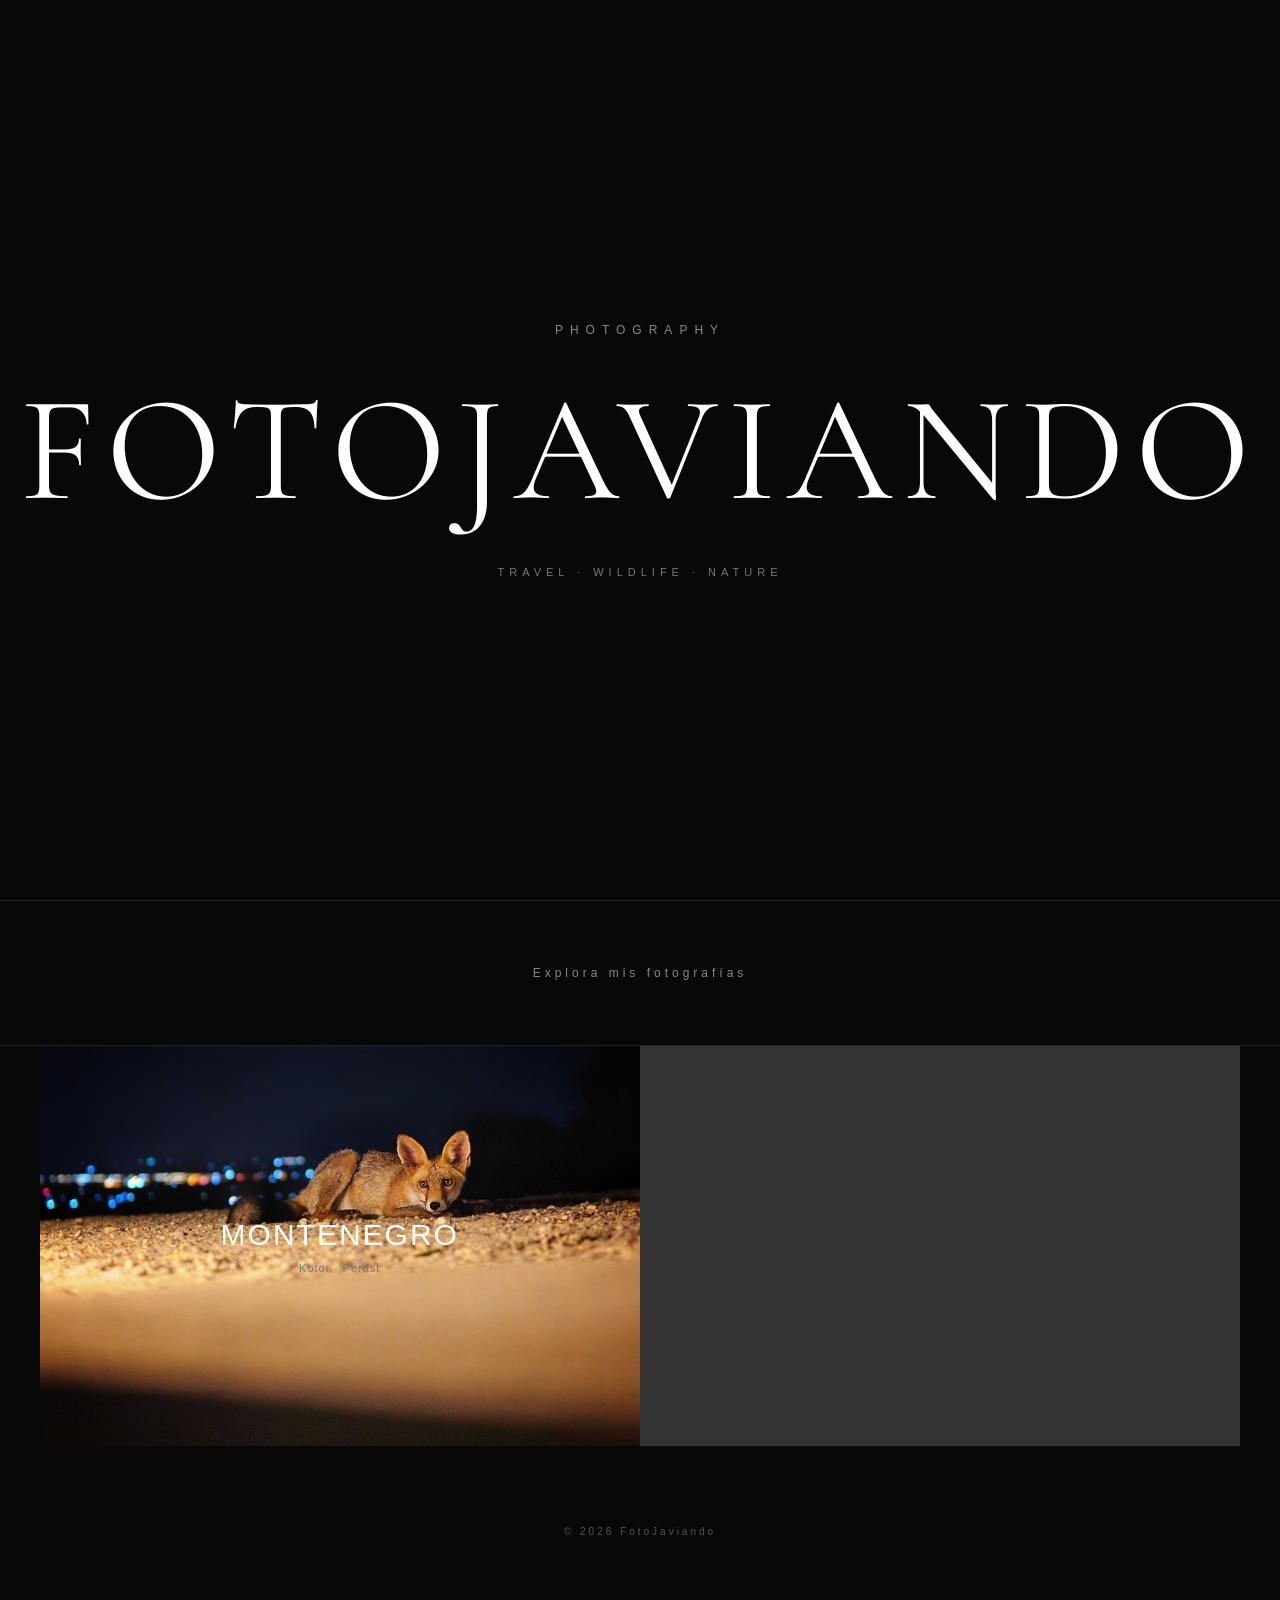
==== index.html @ ab5c9e24 "Update Montenegro link to point to correct page" ====
<!DOCTYPE html>
<html lang="es">

<head>
    <meta charset="UTF-8">
    <meta name="viewport" content="width=device-width, initial-scale=1.0">

    <title>FotoJaviando | Photography</title>

    <link rel="stylesheet" href="style.css">
    <link rel="preconnect" href="https://fonts.googleapis.com">
<link rel="preconnect" href="https://fonts.gstatic.com" crossorigin>
<link href="https://fonts.googleapis.com/css2?family=Cormorant+Garamond:wght@400;500&display=swap" rel="stylesheet">
</head>

<body>

    <header class="hero">
        <div class="hero-text">
            <p class="small">PHOTOGRAPHY</p>
            <h1>FOTOJAVIANDO</h1>
            <p class="subtitle">TRAVEL · WILDLIFE · NATURE</p>
        </div>
    </header>


    <main>

        <section class="intro">
            <p>Explora mis fotografías</p>
        </section>


        <section class="countries">

    <a href="montenegro/montenegro.html" class="country country-montenegro">
    <div>
        <h2>MONTENEGRO</h2>
        <p>Kotor · Perast</p>
    </div>
    </a>

        </section>

    </main>


    <footer>
        <p>© 2026 FotoJaviando</p>
    </footer>

</body>

</html>
---- style.css ----
* {
    box-sizing: border-box;
}

html {
    scroll-behavior: smooth;
}

body {
    margin: 0;
    padding: 0;
    background: #080808;
    color: #ffffff;
    font-family: Arial, Helvetica, sans-serif;
}


/* PORTADA */

.hero {
    width: 100%;
    height: 100vh;
    min-height: 500px;

    display: flex;
    align-items: center;
    justify-content: center;

    text-align: center;

    background: #080808;
}

.hero-text {
    padding: 20px;
}


/* PHOTOGRAPHY */

.small {
    margin: 0 0 22px;

    color: #888888;

    font-family: Arial, Helvetica, sans-serif;
    font-size: 12px;
    letter-spacing: 7px;
}


/* FOTOJAVIANDO */

h1 {
    margin: 0;

    color: #ffffff;

    font-family: "Cormorant Garamond", Georgia, serif;

    font-size: clamp(70px, 15vw, 150px);

    font-weight: 400;

    letter-spacing: 10px;

    text-transform: uppercase;
}


/* TRAVEL · WILDLIFE · NATURE */

.subtitle {
    margin: 25px 0 0;

    color: #777777;

    font-family: Arial, Helvetica, sans-serif;

    font-size: 11px;

    letter-spacing: 5px;
}


/* SEPARADOR */

.intro {
    padding: 65px 20px;

    text-align: center;

    border-top: 1px solid #222222;
    border-bottom: 1px solid #222222;
}

.intro p {
    margin: 0;

    color: #888888;

    font-size: 12px;

    letter-spacing: 4px;
}


/* PAISES */

.countries {
    width: 100%;
    max-width: 1200px;

    margin: 0 auto;

    display: grid;

    grid-template-columns: 1fr 1fr;

    gap: 1px;

    background: #333333;
}


/* TARJETAS */

.country {
    height: 400px;
    display: flex;
    align-items: center;
    justify-content: center;
    text-align: center;
    padding: 35px;
    background: #111111;
    color: #ffffff;
    text-decoration: none;
    transition: background 0.3s ease;
}
}

.country:hover {
    background: #191919;
}


/* NOMBRES DE LOS PAISES */

.country h2 {
    margin: 0 0 10px;

    color: #ffffff;

    font-family: Arial, Helvetica, sans-serif;

    font-size: 30px;

    font-weight: 400;

    letter-spacing: 2px;

    text-transform: uppercase;
}


/* CIUDADES */

.country p {
    margin: 0;

    color: #777777;

    font-family: Arial, Helvetica, sans-serif;

    font-size: 11px;

    letter-spacing: 1px;
}


/* ENLACES */

a,
a:visited,
a:hover,
a:active {
    color: #ffffff;

    text-decoration: none;
}


/* FOOTER */

footer {
    padding: 70px 20px;

    text-align: center;

    color: #555555;

    font-size: 10px;

    letter-spacing: 3px;
}


/* MOVIL */

@media (max-width: 700px) {

    .hero {
        height: 100vh;
        min-height: 450px;
    }

    h1 {
        font-size: 55px;
        letter-spacing: 5px;
    }

    .small {
        font-size: 10px;
        letter-spacing: 5px;
    }

    .subtitle {
        font-size: 9px;
        letter-spacing: 3px;
    }

    .countries {
        grid-template-columns: 1fr;
    }

    .country {
        height: 280px;
    }

    .country h2 {
        font-size: 22px;
        letter-spacing: 5px;
    }
}
    .country-montenegro {
    background-image: url("z.jpeg");
    background-size: cover;
    background-position: center;
    }
.country-montenegro {
    background: url("./z.jpeg") center center / cover no-repeat !important;
}
}
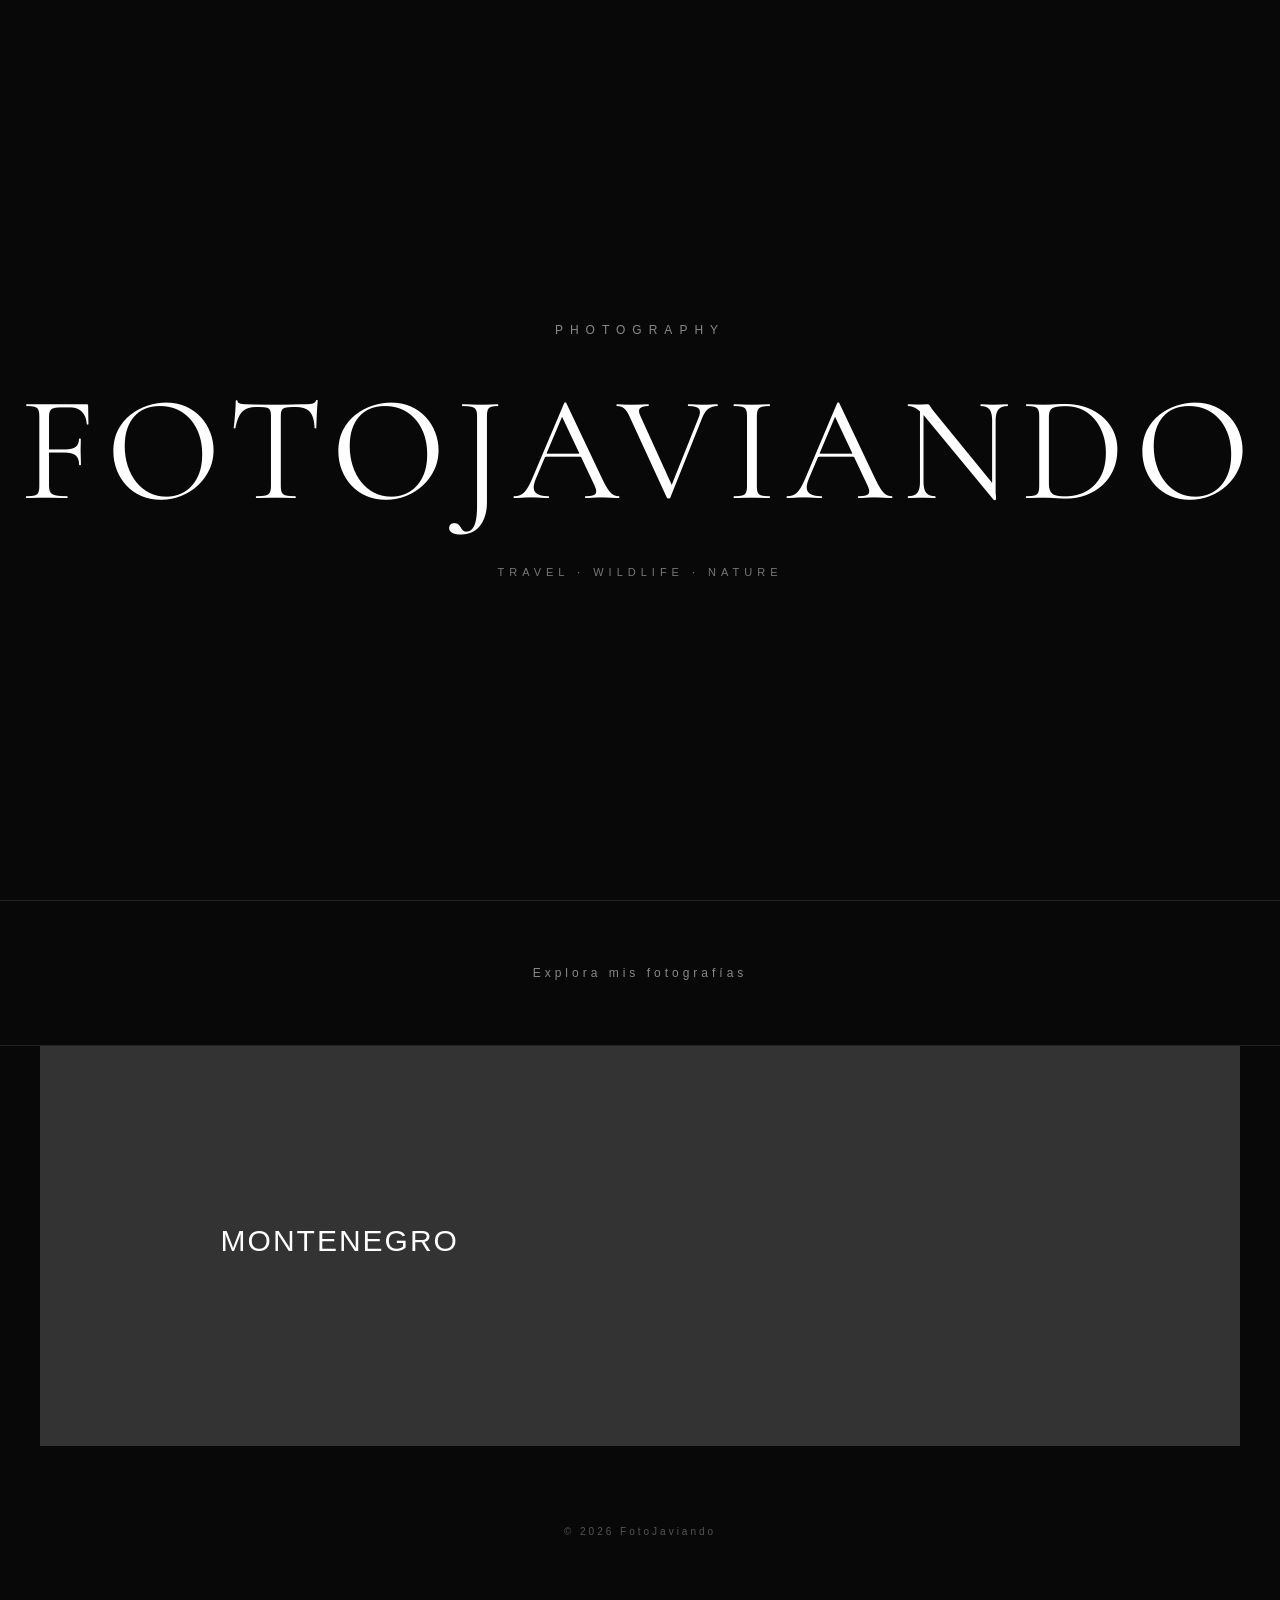
==== commit decad797: "Remove location details for Montenegro Removed the description of locations for Montenegro." ====
--- a/index.html
+++ b/index.html
@@ -36,7 +36,6 @@
     <a href="montenegro/montenegro.html" class="country country-montenegro">
     <div>
         <h2>MONTENEGRO</h2>
-        <p>Kotor · Perast</p>
     </div>
     </a>
 
--- a/style.css
+++ b/style.css
@@ -243,11 +243,48 @@
     }
 }
     .country-montenegro {
-    background-image: url("z.jpeg");
+    background-image: url("montenegro/mn6.webp");
     background-size: cover;
     background-position: center;
     }
 .country-montenegro {
-    background: url("./z.jpeg") center center / cover no-repeat !important;
-}
-}
+    background: url("montenegro/mn6") center center / cover no-repeat !important
+}
+/* =========================
+   GALERÍA MONTENEGRO
+   ========================= */
+
+.gallery {
+    display: grid;
+    grid-template-columns: repeat(4, 1fr);
+    gap: 5px;
+    width: 100%;
+    margin: 0;
+}
+
+.gallery img {
+    display: block;
+    width: 100%;
+    height: auto;
+    cursor: pointer;
+    transition: opacity 0.25s ease;
+}
+
+.gallery img:hover {
+    opacity: 0.85;
+}
+
+
+/* =========================
+   MÓVIL
+   ========================= */
+
+@media (max-width: 700px) {
+
+    .gallery {
+        grid-template-columns: repeat(2, 1fr);
+        gap: 4px;
+    }
+
+}
+}
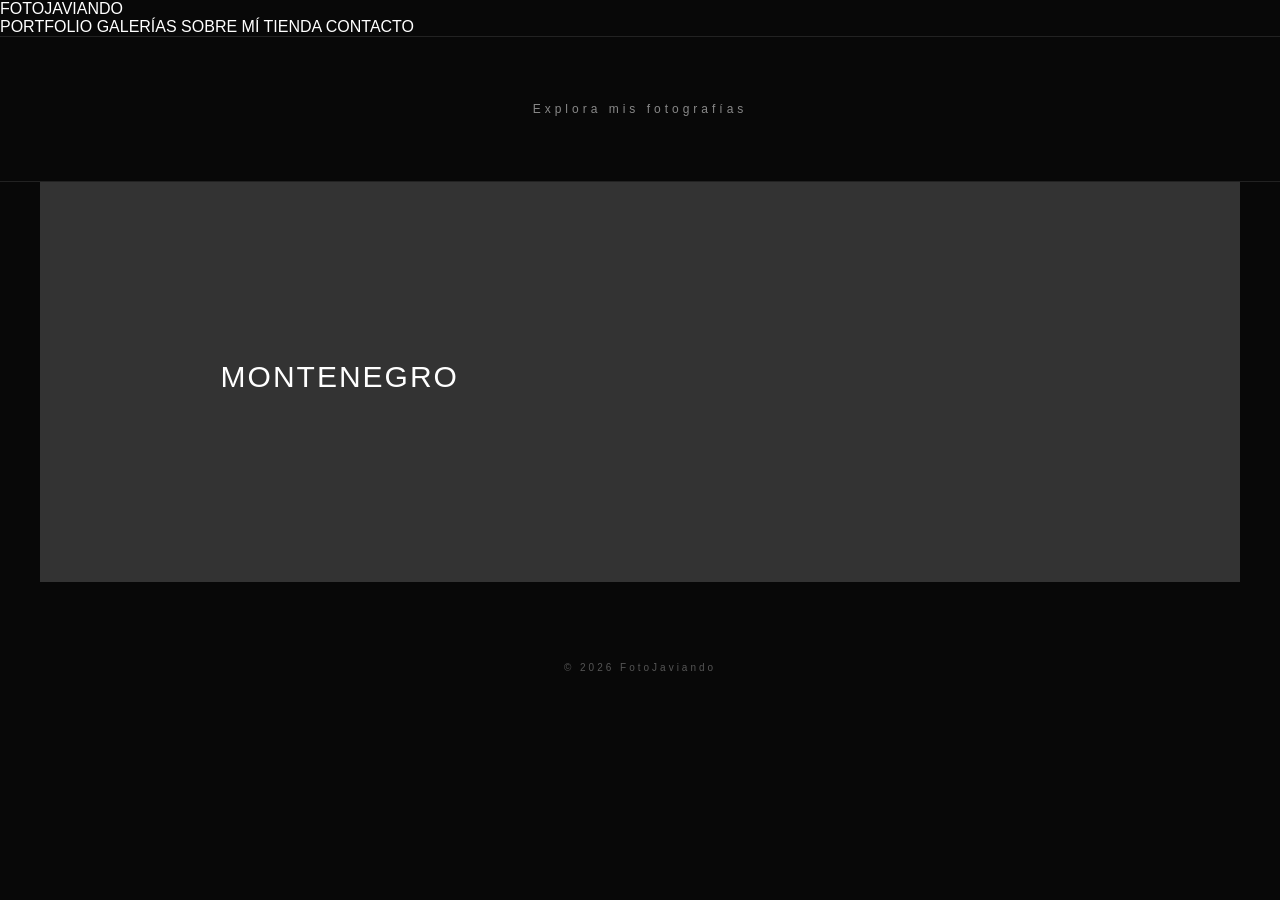
==== commit cbd3f0d4: "Update index.html" ====
--- a/index.html
+++ b/index.html
@@ -15,13 +15,17 @@
 
 <body>
 
-    <header class="hero">
-        <div class="hero-text">
-            <p class="small">PHOTOGRAPHY</p>
-            <h1>FOTOJAVIANDO</h1>
-            <p class="subtitle">TRAVEL · WILDLIFE · NATURE</p>
-        </div>
-    </header>
+ <header class="navbar">
+    <a href="index.html" class="logo">FOTOJAVIANDO</a>
+
+    <nav>
+        <a href="index.html">PORTFOLIO</a>
+        <a href="galerias.html">GALERÍAS</a>
+        <a href="sobre-mi.html">SOBRE MÍ</a>
+        <a href="tienda.html">TIENDA</a>
+        <a href="contacto.html">CONTACTO</a>
+    </nav>
+</header>
 
 
     <main>
--- a/style.css
+++ b/style.css
@@ -58,7 +58,7 @@
 
     font-family: "Cormorant Garamond", Georgia, serif;
 
-    font-size: clamp(70px, 15vw, 150px);
+      font-size: clamp(55px, 10vw, 120px);
 
     font-weight: 400;
 
@@ -287,4 +287,94 @@
     }
 
 }
-}
+/* LIGHTBOX */
+
+.lightbox {
+    position: fixed;
+    inset: 0;
+    z-index: 9999;
+    display: none;
+    align-items: center;
+    justify-content: center;
+    background: rgba(0, 0, 0, 0.95);
+}
+
+.lightbox.active {
+    display: flex;
+}
+
+.lightbox-image {
+    max-width: 90vw;
+    max-height: 90vh;
+    width: auto;
+    height: auto;
+    object-fit: contain;
+}
+
+.lightbox button {
+    position: absolute;
+    border: none;
+    background: none;
+    color: white;
+    cursor: pointer;
+    z-index: 10000;
+}
+
+.lightbox-close {
+    top: 20px;
+    right: 30px;
+    font-size: 40px;
+    font-weight: 200;
+}
+
+.lightbox-prev,
+.lightbox-next {
+    top: 50%;
+    transform: translateY(-50%);
+    font-size: 60px;
+    font-weight: 200;
+    padding: 20px;
+}
+
+.lightbox-prev {
+    left: 20px;
+}
+
+.lightbox-next {
+    right: 20px;
+}
+
+.lightbox button:hover {
+    opacity: 0.6;
+}
+
+/* MÓVIL */
+
+@media (max-width: 700px) {
+
+    .lightbox-image {
+        max-width: 100vw;
+        max-height: 85vh;
+    }
+
+    .lightbox-prev,
+    .lightbox-next {
+        font-size: 45px;
+        padding: 10px;
+    }
+
+    .lightbox-prev {
+        left: 5px;
+    }
+
+    .lightbox-next {
+        right: 5px;
+    }
+
+    .lightbox-close {
+        top: 10px;
+        right: 15px;
+        font-size: 35px;
+    }
+}
+}
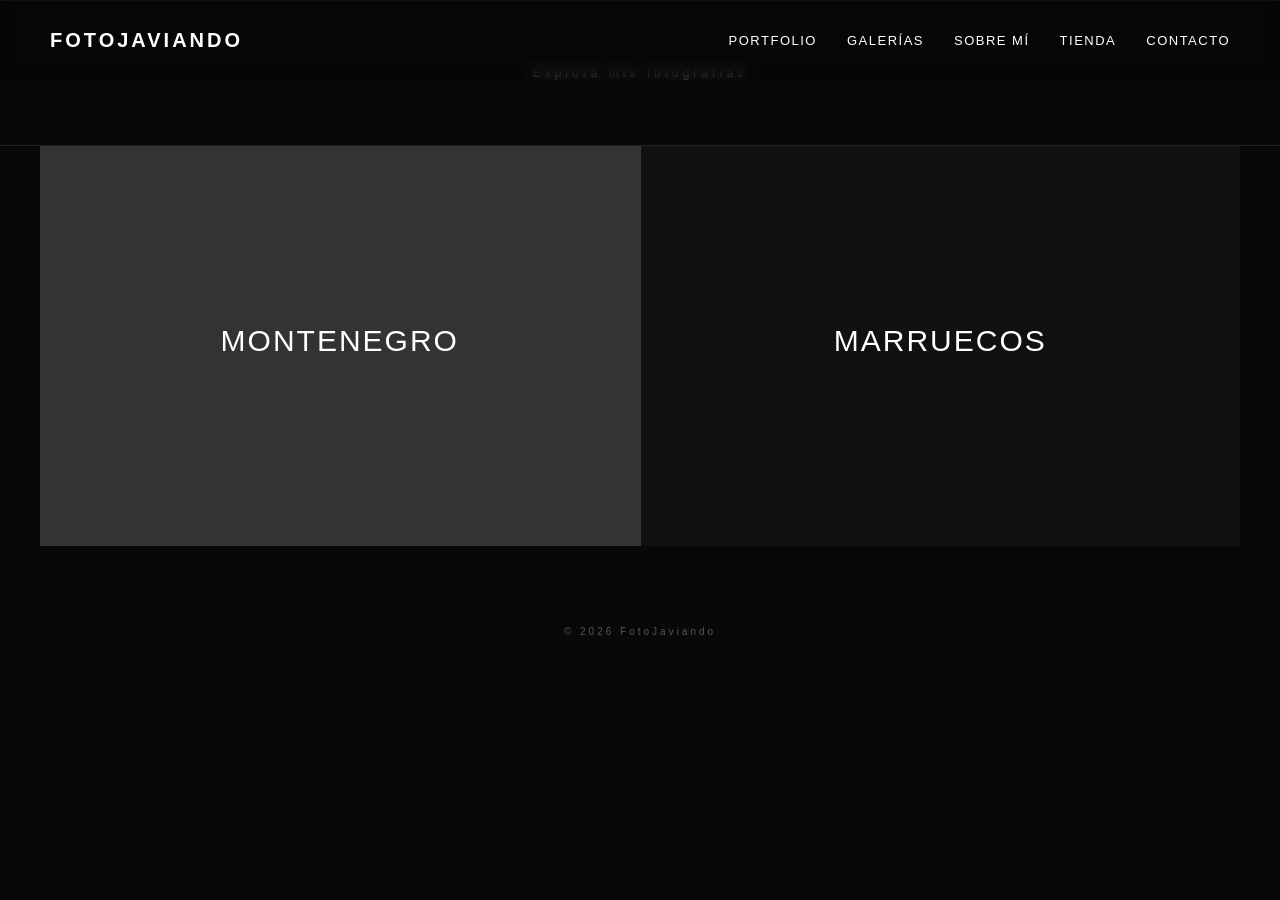
==== commit 2d5b2dd9: "Add link and section for MARRUECOS" ====
--- a/index.html
+++ b/index.html
@@ -42,6 +42,11 @@
         <h2>MONTENEGRO</h2>
     </div>
     </a>
+            <a href="marruecos/marruecos.html" class="country country-marruecos">
+    <div>
+        <h2>MARRUECOS</h2>
+    </div>
+    </a>
 
         </section>
 
--- a/style.css
+++ b/style.css
@@ -377,4 +377,127 @@
         font-size: 35px;
     }
 }
-}
+.navbar {
+    position: fixed;
+    top: 0;
+    left: 0;
+    width: 100%;
+    height: 80px;
+
+    display: flex;
+    align-items: center;
+    justify-content: space-between;
+
+    padding: 0 50px;
+    box-sizing: border-box;
+
+    z-index: 1000;
+
+    background: rgba(0, 0, 0, 0.25);
+    backdrop-filter: blur(8px);
+}
+
+.logo {
+    color: white;
+    text-decoration: none;
+    font-size: 20px;
+    font-weight: 600;
+    letter-spacing: 3px;
+}
+
+.navbar nav {
+    display: flex;
+    gap: 30px;
+    margin-left: auto;
+}
+
+.navbar nav a {
+    color: white;
+    text-decoration: none;
+    font-size: 13px;
+    letter-spacing: 1.5px;
+    transition: opacity 0.3s ease;
+}
+
+.navbar nav a:hover {
+    opacity: 0.6;
+}
+/* SOBRE MÍ */
+
+.sobre-mi {
+    min-height: 100vh;
+    padding: 140px 8% 80px;
+    box-sizing: border-box;
+}
+
+.intro-sobre-mi {
+    max-width: 1200px;
+    margin: 0 auto;
+
+    display: grid;
+    grid-template-columns: 1fr 1fr;
+    gap: 80px;
+
+    align-items: center;
+}
+
+.imagen-sobre-mi img {
+    width: 100%;
+    height: 650px;
+    object-fit: cover;
+}
+
+.texto-sobre-mi {
+    max-width: 500px;
+}
+
+.etiqueta-sobre-mi {
+    font-size: 12px;
+    letter-spacing: 3px;
+    margin-bottom: 25px;
+}
+
+.texto-sobre-mi h1 {
+    font-size: 64px;
+    font-weight: 400;
+    margin: 0 0 35px;
+}
+
+.texto-sobre-mi p {
+    font-size: 17px;
+    line-height: 1.8;
+    margin-bottom: 25px;
+}
+/* ANIMACIÓN SOBRE MÍ */
+
+.imagen-sobre-mi {
+    opacity: 0;
+    animation: aparecer 1.2s ease forwards;
+}
+
+.texto-sobre-mi {
+    opacity: 0;
+    transform: translateX(30px);
+    animation: aparecer-texto 1s ease 0.3s forwards;
+}
+
+@keyframes aparecer {
+    from {
+        opacity: 0;
+    }
+    to {
+        opacity: 1;
+    }
+}
+
+@keyframes aparecer-texto {
+    from {
+        opacity: 0;
+        transform: translateX(30px);
+    }
+    to {
+        opacity: 1;
+        transform: translateX(0);
+    }
+}
+}
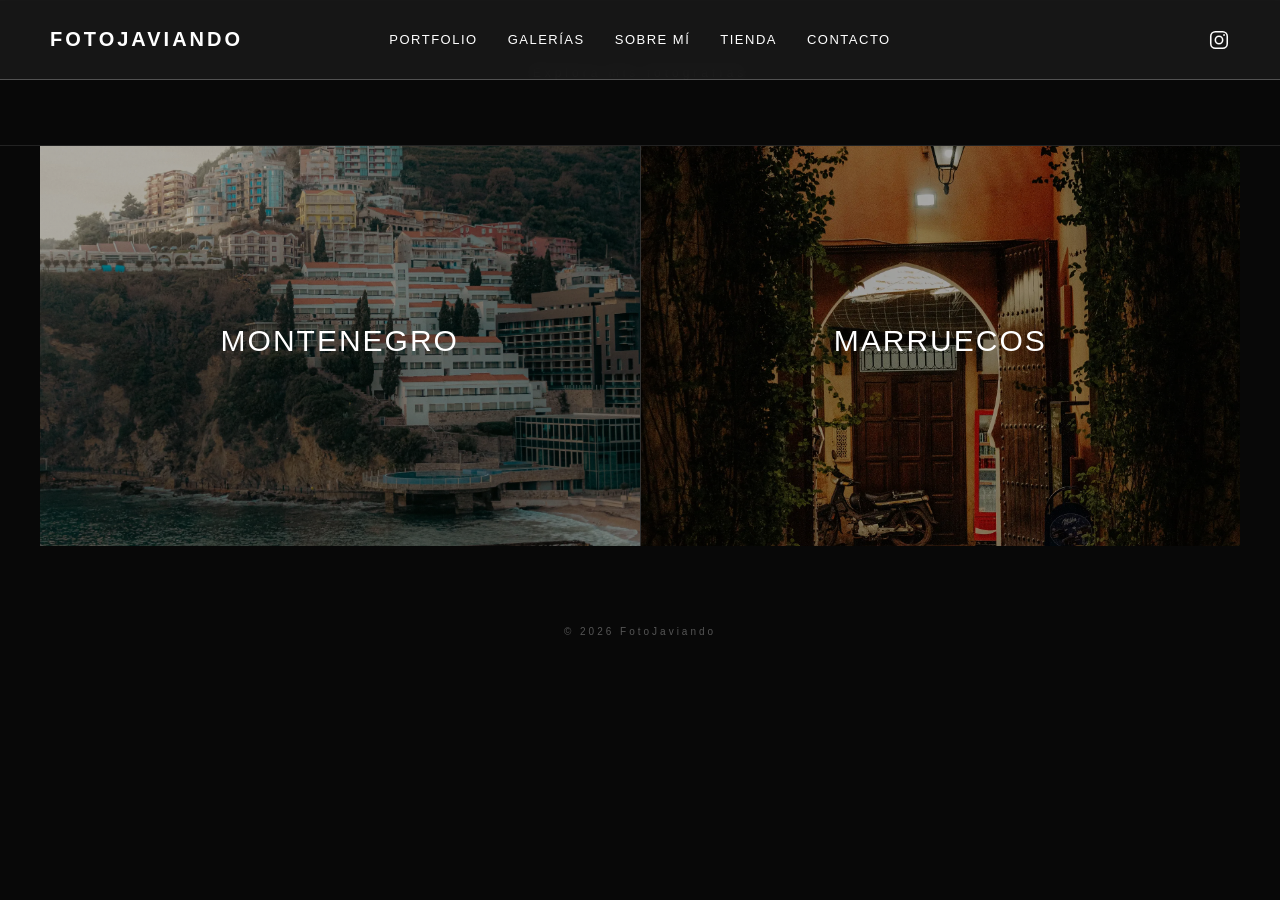
==== commit 71c496cb: "barra" ====
--- a/index.html
+++ b/index.html
@@ -25,6 +25,14 @@
         <a href="tienda.html">TIENDA</a>
         <a href="contacto.html">CONTACTO</a>
     </nav>
+
+    <a class="instagram-link" href="https://www.instagram.com/fotojaviando/" target="_blank" rel="noopener noreferrer" aria-label="Visita FotoJaviando en Instagram">
+        <svg viewBox="0 0 24 24" aria-hidden="true">
+            <rect x="3" y="3" width="18" height="18" rx="5"></rect>
+            <circle cx="12" cy="12" r="4"></circle>
+            <circle class="instagram-dot" cx="17.5" cy="6.5" r="1"></circle>
+        </svg>
+    </a>
 </header>
 
 
--- a/style.css
+++ b/style.css
@@ -135,12 +135,11 @@
     background: #111111;
     color: #ffffff;
     text-decoration: none;
-    transition: background 0.3s ease;
-}
+    transition: filter 0.3s ease;
 }
 
 .country:hover {
-    background: #191919;
+    filter: brightness(0.8);
 }
 
 
@@ -242,13 +241,18 @@
         letter-spacing: 5px;
     }
 }
-    .country-montenegro {
-    background-image: url("montenegro/mn6.webp");
-    background-size: cover;
-    background-position: center;
-    }
 .country-montenegro {
-    background: url("montenegro/mn6") center center / cover no-repeat !important
+    background:
+        linear-gradient(rgba(0, 0, 0, 0.3), rgba(0, 0, 0, 0.3)),
+        url("montenegro/mn6.webp") center / cover no-repeat;
+    background-size: auto, 110% auto;
+}
+
+.country-marruecos {
+    background:
+        linear-gradient(rgba(0, 0, 0, 0.3), rgba(0, 0, 0, 0.3)),
+        url("marruecos/marruecos1.webp") center / cover no-repeat;
+    background-size: auto, 110% auto;
 }
 /* =========================
    GALERÍA MONTENEGRO
@@ -274,6 +278,17 @@
     opacity: 0.85;
 }
 
+.gallery-masonry {
+    display: block;
+    columns: 4;
+    column-gap: 5px;
+}
+
+.gallery-masonry img {
+    break-inside: avoid;
+    margin-bottom: 5px;
+}
+
 
 /* =========================
    MÓVIL
@@ -284,6 +299,15 @@
     .gallery {
         grid-template-columns: repeat(2, 1fr);
         gap: 4px;
+    }
+
+    .gallery-masonry {
+        columns: 2;
+        column-gap: 4px;
+    }
+
+    .gallery-masonry img {
+        margin-bottom: 4px;
     }
 
 }
@@ -393,8 +417,9 @@
 
     z-index: 1000;
 
-    background: rgba(0, 0, 0, 0.25);
+    background: rgba(24, 24, 24, 0.92);
     backdrop-filter: blur(8px);
+    border-bottom: 1px solid rgba(255, 255, 255, 0.25);
 }
 
 .logo {
@@ -408,7 +433,9 @@
 .navbar nav {
     display: flex;
     gap: 30px;
-    margin-left: auto;
+    position: absolute;
+    left: 50%;
+    transform: translateX(-50%);
 }
 
 .navbar nav a {
@@ -422,6 +449,34 @@
 .navbar nav a:hover {
     opacity: 0.6;
 }
+
+.instagram-link {
+    position: absolute;
+    right: 50px;
+    display: flex;
+    align-items: center;
+    color: #ffffff;
+    transition: opacity 0.3s ease;
+}
+
+.instagram-link:hover {
+    opacity: 0.6;
+}
+
+.instagram-link svg {
+    display: block;
+    width: 22px;
+    height: 22px;
+    fill: none;
+    stroke: currentColor;
+    stroke-width: 1.7;
+}
+
+.instagram-link .instagram-dot {
+    fill: currentColor;
+    stroke: none;
+}
+
 /* SOBRE MÍ */
 
 .sobre-mi {
@@ -468,6 +523,51 @@
     line-height: 1.8;
     margin-bottom: 25px;
 }
+
+@media (max-width: 700px) {
+    .navbar {
+        position: sticky;
+        height: auto;
+        flex-direction: column;
+        justify-content: center;
+        gap: 12px;
+        padding: 14px 16px;
+    }
+
+    .logo {
+        font-size: 16px;
+        letter-spacing: 2px;
+    }
+
+    .navbar nav {
+        position: static;
+        transform: none;
+        flex-wrap: wrap;
+        justify-content: center;
+        gap: 8px 14px;
+        margin-left: 0;
+    }
+
+    .navbar nav a {
+        font-size: 10px;
+        letter-spacing: 1px;
+    }
+
+    .instagram-link {
+        top: 14px;
+        right: 16px;
+    }
+
+    .instagram-link svg {
+        width: 19px;
+        height: 19px;
+    }
+
+    .sobre-mi {
+        padding-top: 60px;
+    }
+}
+
 /* ANIMACIÓN SOBRE MÍ */
 
 .imagen-sobre-mi {
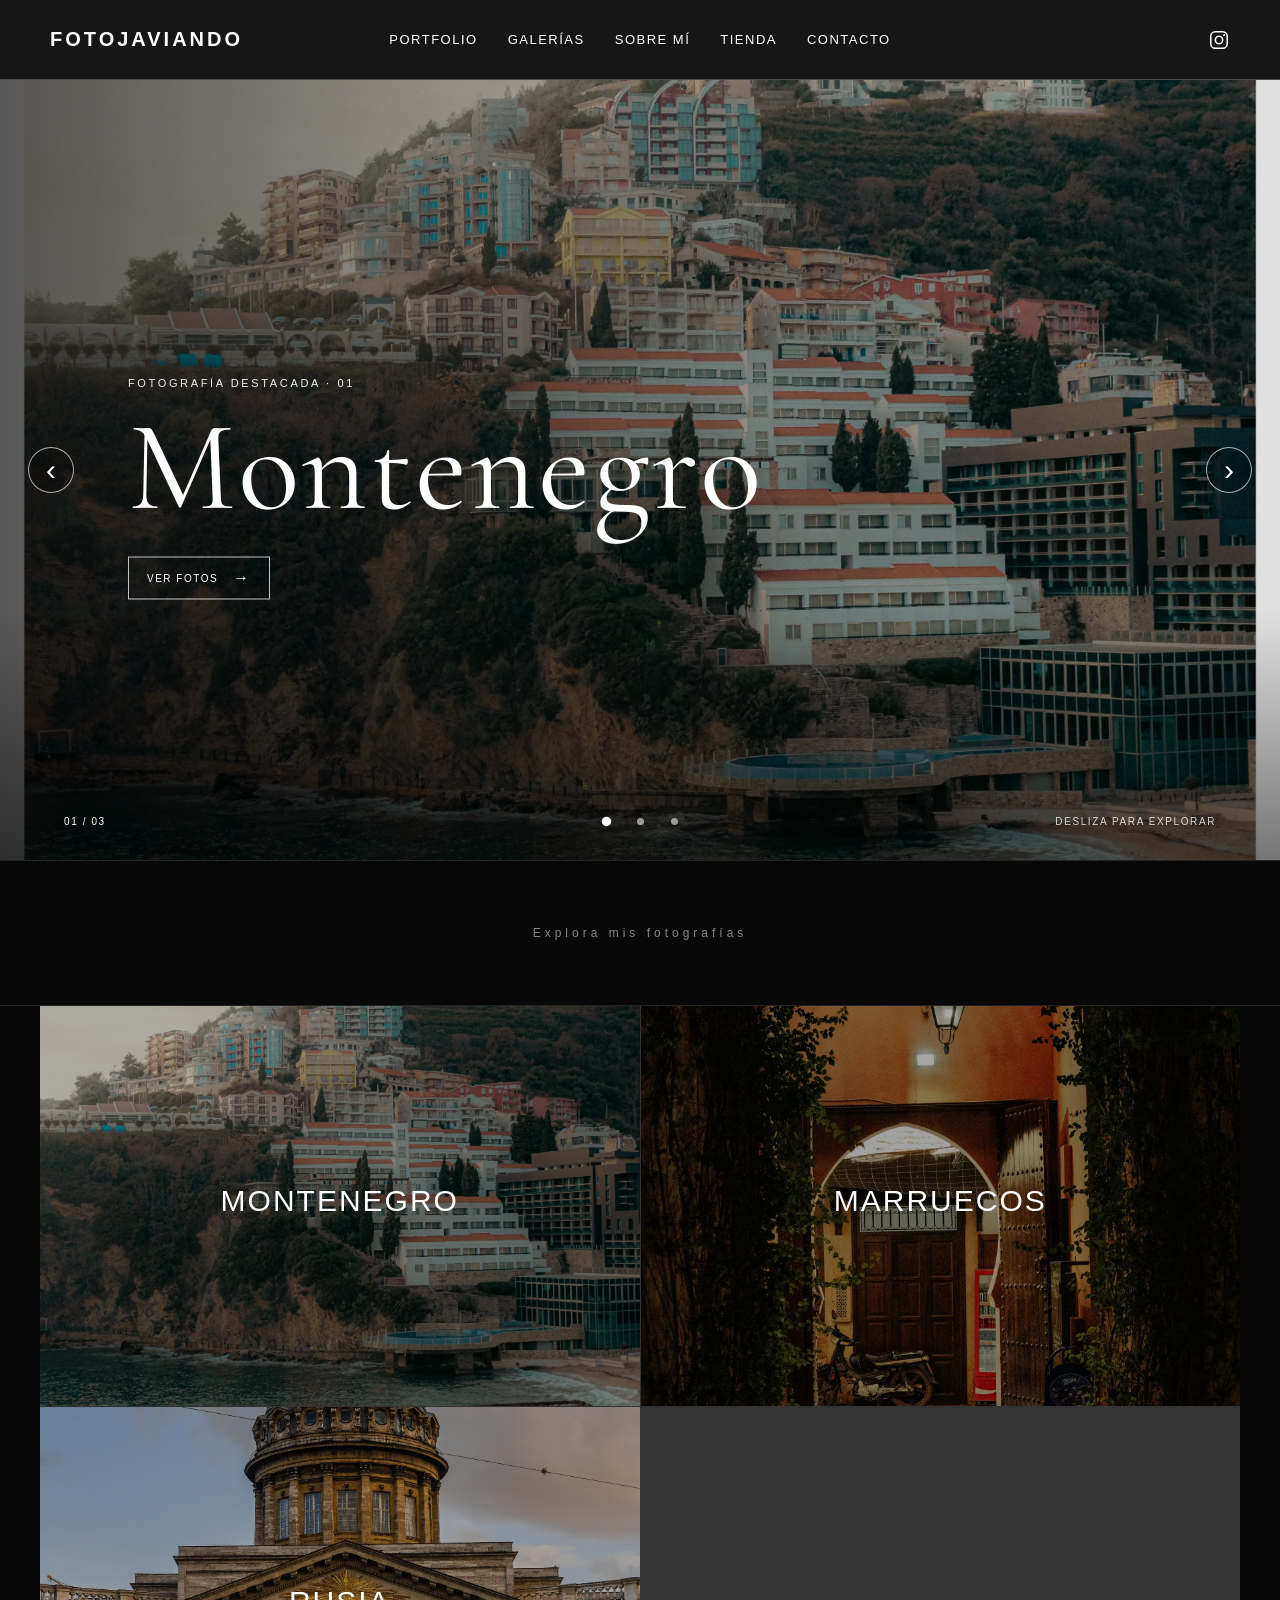
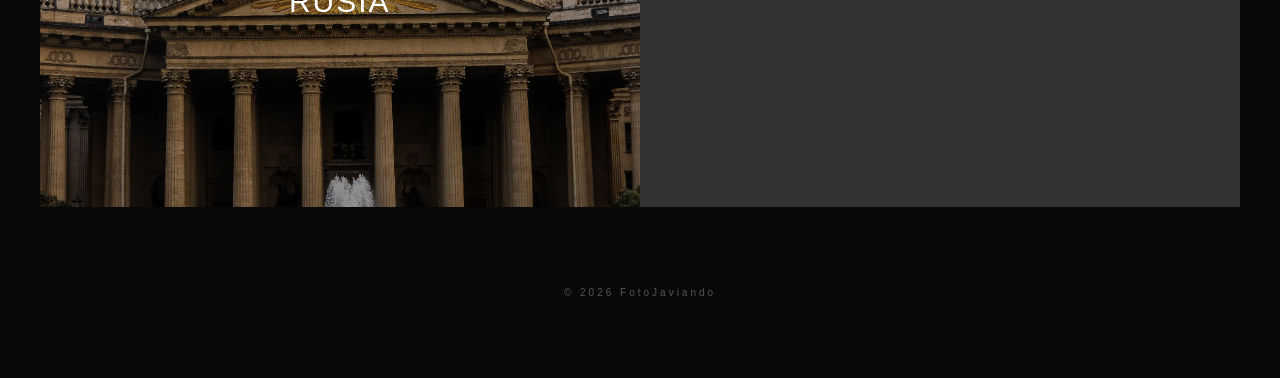
==== commit 7051ba45: "UPDATE1" ====
--- a/index.html
+++ b/index.html
@@ -36,14 +36,57 @@
 </header>
 
 
-    <main>
+    <main class="home-main">
+        <section class="featured" aria-label="Fotografías destacadas" aria-roledescription="carrusel">
+            <div class="featured-slides">
+                <article class="featured-slide is-active" aria-hidden="false">
+                    <img src="montenegro/mn6.webp" alt="Fotografía destacada de Montenegro" fetchpriority="high">
+                    <div class="featured-caption">
+                        <p class="featured-kicker">FOTOGRAFÍA DESTACADA · 01</p>
+                        <h1>Montenegro</h1>
+                        <a href="montenegro/montenegro.html">VER FOTOS <span aria-hidden="true">→</span></a>
+                    </div>
+                </article>
+
+                <article class="featured-slide" aria-hidden="true">
+                    <img src="marruecos/marruecos1.webp" alt="Fotografía destacada de Marruecos" loading="lazy">
+                    <div class="featured-caption">
+                        <p class="featured-kicker">FOTOGRAFÍA DESTACADA · 02</p>
+                        <h2>Marruecos</h2>
+                        <a href="marruecos/marruecos.html" tabindex="-1">VER FOTOS <span aria-hidden="true">→</span></a>
+                    </div>
+                </article>
+
+                <article class="featured-slide" aria-hidden="true">
+                    <img src="rusia/rusia12.webp" alt="Fotografía destacada de Rusia" loading="lazy">
+                    <div class="featured-caption">
+                        <p class="featured-kicker">FOTOGRAFÍA DESTACADA · 03</p>
+                        <h2>Rusia</h2>
+                        <a href="rusia/rusia.html" tabindex="-1">VER FOTOS <span aria-hidden="true">→</span></a>
+                    </div>
+                </article>
+            </div>
+
+            <button class="featured-arrow featured-prev" type="button" aria-label="Fotografía anterior">‹</button>
+            <button class="featured-arrow featured-next" type="button" aria-label="Fotografía siguiente">›</button>
+
+            <div class="featured-footer">
+                <span class="featured-count" aria-live="polite">01 / 03</span>
+                <div class="featured-dots" aria-label="Elegir fotografía destacada">
+                    <button class="is-active" type="button" aria-label="Mostrar fotografía 1 de 3" aria-current="true"></button>
+                    <button type="button" aria-label="Mostrar fotografía 2 de 3" aria-current="false"></button>
+                    <button type="button" aria-label="Mostrar fotografía 3 de 3" aria-current="false"></button>
+                </div>
+                <span class="featured-hint">DESLIZA PARA EXPLORAR</span>
+            </div>
+        </section>
 
         <section class="intro">
             <p>Explora mis fotografías</p>
         </section>
 
 
-        <section class="countries">
+        <section class="countries" id="countries">
 
     <a href="montenegro/montenegro.html" class="country country-montenegro">
     <div>
@@ -53,6 +96,11 @@
             <a href="marruecos/marruecos.html" class="country country-marruecos">
     <div>
         <h2>MARRUECOS</h2>
+    </div>
+    </a>
+            <a href="rusia/rusia.html" class="country country-rusia">
+    <div>
+        <h2>RUSIA</h2>
     </div>
     </a>
 
@@ -65,6 +113,6 @@
         <p>© 2026 FotoJaviando</p>
     </footer>
 
+    <script src="featured.js"></script>
 </body>
-
 </html>
--- a/style.css
+++ b/style.css
@@ -67,6 +67,59 @@
     text-transform: uppercase;
 }
 
+.page-header {
+    padding: clamp(52px, 9vw, 92px) 20px clamp(38px, 7vw, 64px);
+    text-align: center;
+    border-bottom: 1px solid #ffffff;
+    background: radial-gradient(ellipse at 50% 0, #191919 0, #080808 72%);
+}
+
+.page-header .small {
+    margin-bottom: 16px;
+    color: #a0a0a0;
+    font-size: clamp(12px, 1.2vw, 14px);
+    font-weight: 500;
+    letter-spacing: 0.3em;
+    text-decoration: underline;
+    text-decoration-color: #ffffff;
+    text-decoration-thickness: 1px;
+    text-underline-offset: 7px;
+}
+
+.page-header h1 {
+    font-size: clamp(38px, 7vw, 76px);
+    letter-spacing: 0.12em;
+    line-height: 1;
+    animation: country-title-enter 650ms ease-out both;
+}
+
+@keyframes country-title-enter {
+    from {
+        opacity: 0;
+        transform: translateY(10px);
+    }
+
+    to {
+        opacity: 1;
+        transform: translateY(0);
+    }
+}
+
+.page-header h1::after {
+    display: block;
+    width: 48px;
+    height: 1px;
+    margin: 22px auto 0;
+    background: #ffffff;
+    content: "";
+}
+
+@media (prefers-reduced-motion: reduce) {
+    .page-header h1 {
+        animation: none;
+    }
+}
+
 
 /* TRAVEL · WILDLIFE · NATURE */
 
@@ -102,6 +155,271 @@
     font-size: 12px;
 
     letter-spacing: 4px;
+}
+
+
+/* FOTOGRAFÍAS DESTACADAS */
+
+.home-main {
+    padding-top: 80px;
+}
+
+.featured {
+    position: relative;
+    width: 100%;
+    height: clamp(460px, calc(100svh - 80px), 780px);
+    min-height: 460px;
+    overflow: hidden;
+    background: #111111;
+    touch-action: pan-y;
+}
+
+.featured-slides,
+.featured-slide {
+    position: absolute;
+    inset: 0;
+}
+
+.featured-slide {
+    opacity: 0;
+    pointer-events: none;
+    transition: opacity 700ms ease;
+}
+
+.featured-slide.is-active {
+    z-index: 1;
+    opacity: 1;
+    pointer-events: auto;
+}
+
+.featured-slide::after {
+    position: absolute;
+    inset: 0;
+    background: linear-gradient(90deg, rgba(0, 0, 0, 0.66), rgba(0, 0, 0, 0.12) 75%),
+        linear-gradient(0deg, rgba(0, 0, 0, 0.48), transparent 32%);
+    content: "";
+}
+
+.featured-slide > img {
+    display: block;
+    width: 100%;
+    height: 100%;
+    object-fit: cover;
+    object-position: center 45%;
+}
+
+.featured-caption {
+    position: absolute;
+    z-index: 1;
+    top: 50%;
+    left: clamp(28px, 10vw, 150px);
+    width: min(650px, calc(100% - 56px));
+    transform: translateY(-42%);
+}
+
+.featured-kicker {
+    margin: 0 0 18px;
+    color: #ededed;
+    font-size: 11px;
+    letter-spacing: 0.24em;
+}
+
+.featured-caption h1,
+.featured-caption h2 {
+    margin: 0 0 28px;
+    color: #ffffff;
+    font-family: "Cormorant Garamond", Georgia, serif;
+    font-size: clamp(64px, 10vw, 132px);
+    font-weight: 400;
+    letter-spacing: 0.02em;
+    line-height: 0.95;
+    text-transform: none;
+}
+
+.featured-caption a {
+    display: inline-flex;
+    align-items: center;
+    gap: 15px;
+    padding: 15px 18px;
+    border: 1px solid rgba(255, 255, 255, 0.75);
+    color: #ffffff;
+    font-size: 10px;
+    letter-spacing: 0.15em;
+    text-decoration: none;
+    transition: background 200ms ease, color 200ms ease;
+}
+
+.featured-caption a:hover {
+    background: #ffffff;
+    color: #111111;
+}
+
+.featured-caption a span {
+    font-size: 16px;
+    line-height: 10px;
+}
+
+.featured-arrow {
+    position: absolute;
+    z-index: 2;
+    top: 50%;
+    display: grid;
+    width: 46px;
+    height: 46px;
+    padding: 0;
+    place-items: center;
+    transform: translateY(-50%);
+    border: 1px solid rgba(255, 255, 255, 0.65);
+    border-radius: 50%;
+    background: rgba(0, 0, 0, 0.18);
+    color: #ffffff;
+    cursor: pointer;
+    font-size: 30px;
+    font-weight: 200;
+    line-height: 1;
+    transition: background 200ms ease;
+}
+
+.featured-arrow:hover {
+    background: rgba(0, 0, 0, 0.55);
+}
+
+.featured-prev {
+    left: 28px;
+}
+
+.featured-next {
+    right: 28px;
+}
+
+.featured-footer {
+    position: absolute;
+    z-index: 2;
+    right: clamp(28px, 5vw, 72px);
+    bottom: 27px;
+    left: clamp(28px, 5vw, 72px);
+    display: grid;
+    grid-template-columns: 1fr auto 1fr;
+    align-items: center;
+    color: #ffffff;
+}
+
+.featured-count,
+.featured-hint {
+    font-size: 10px;
+    letter-spacing: 0.16em;
+}
+
+.featured-hint {
+    justify-self: end;
+    color: rgba(255, 255, 255, 0.8);
+}
+
+.featured-dots {
+    display: flex;
+    align-items: center;
+    gap: 10px;
+}
+
+.featured-dots button {
+    width: 24px;
+    height: 24px;
+    padding: 0;
+    border: 0;
+    background: transparent;
+    cursor: pointer;
+}
+
+.featured-dots button::after {
+    display: block;
+    width: 7px;
+    height: 7px;
+    margin: auto;
+    border-radius: 50%;
+    background: rgba(255, 255, 255, 0.55);
+    content: "";
+    transition: background 200ms ease, transform 200ms ease;
+}
+
+.featured-dots button.is-active::after {
+    transform: scale(1.35);
+    background: #ffffff;
+}
+
+@media (max-width: 700px) {
+    .home-main {
+        padding-top: 0;
+    }
+
+    .featured {
+        height: min(72svh, 680px);
+        min-height: 460px;
+    }
+
+    .featured-slide > img {
+        object-position: 55% center;
+    }
+
+    .featured-slide::after {
+        background: linear-gradient(0deg, rgba(0, 0, 0, 0.68), rgba(0, 0, 0, 0.06) 85%);
+    }
+
+    .featured-caption {
+        top: auto;
+        bottom: 105px;
+        left: 26px;
+        width: calc(100% - 52px);
+        transform: none;
+    }
+
+    .featured-caption h1,
+    .featured-caption h2 {
+        margin-bottom: 22px;
+        font-size: clamp(58px, 15vw, 88px);
+    }
+
+    .featured-arrow {
+        top: auto;
+        bottom: 23px;
+        width: 38px;
+        height: 38px;
+        transform: none;
+        font-size: 26px;
+    }
+
+    .featured-prev {
+        left: 16px;
+    }
+
+    .featured-next {
+        right: 16px;
+    }
+
+    .featured-footer {
+        right: 62px;
+        bottom: 28px;
+        left: 62px;
+        display: flex;
+        justify-content: center;
+    }
+
+    .featured-count,
+    .featured-hint {
+        display: none;
+    }
+
+    .featured-dots {
+        gap: 4px;
+    }
+}
+
+@media (prefers-reduced-motion: reduce) {
+    .featured-slide,
+    .featured-caption a,
+    .featured-arrow,
+    .featured-dots button::after {
+        transition: none;
+    }
 }
 
 
@@ -254,6 +572,14 @@
         url("marruecos/marruecos1.webp") center / cover no-repeat;
     background-size: auto, 110% auto;
 }
+
+.country-rusia {
+    background:
+        linear-gradient(rgba(0, 0, 0, 0.3), rgba(0, 0, 0, 0.3)),
+        url("rusia/rusia12.webp") center / cover no-repeat;
+    background-size: auto, 110% auto;
+}
+
 /* =========================
    GALERÍA MONTENEGRO
    ========================= */
@@ -601,3 +927,176 @@
     }
 }
 }
+
+/* TIENDA */
+
+.tienda {
+    min-height: 100vh;
+    padding: 180px 7% 80px;
+}
+
+.tienda-intro {
+    max-width: 760px;
+    margin: 0 auto 58px;
+    text-align: center;
+}
+
+.tienda-etiqueta,
+.tienda-lugar {
+    color: #a0a0a0;
+    font-size: 11px;
+    letter-spacing: 0.24em;
+}
+
+.tienda-intro h1 {
+    margin: 14px 0 18px;
+    font-size: clamp(42px, 6vw, 72px);
+    letter-spacing: 0.03em;
+    line-height: 1.05;
+    text-transform: none;
+}
+
+.tienda-descripcion {
+    max-width: 560px;
+    margin: 0 auto;
+    color: #b8b8b8;
+    font-size: 16px;
+    line-height: 1.8;
+}
+
+.tienda-colecciones {
+    display: grid;
+    grid-template-columns: repeat(3, minmax(0, 1fr));
+    gap: 24px;
+    max-width: 1280px;
+    margin: 0 auto;
+}
+
+.tienda-tarjeta {
+    min-width: 0;
+    background: #111111;
+}
+
+.tienda-foto {
+    display: block;
+    overflow: hidden;
+    aspect-ratio: 4 / 5;
+    background: #181818;
+}
+
+.tienda-foto img {
+    display: block;
+    width: 100%;
+    height: 100%;
+    object-fit: cover;
+    transition: transform 450ms ease, opacity 450ms ease;
+}
+
+.tienda-foto:hover img {
+    opacity: 0.88;
+    transform: scale(1.025);
+}
+
+.tienda-info {
+    padding: 22px 24px 25px;
+}
+
+.tienda-lugar {
+    margin: 0 0 8px;
+    font-size: 10px;
+}
+
+.tienda-info h2 {
+    margin: 0 0 20px;
+    font-family: "Cormorant Garamond", Georgia, serif;
+    font-size: 32px;
+    font-weight: 400;
+}
+
+.tienda-enlace {
+    display: inline-flex;
+    align-items: center;
+    gap: 10px;
+    color: #ffffff;
+    font-size: 10px;
+    letter-spacing: 0.16em;
+    text-decoration: none;
+}
+
+.tienda-enlace span {
+    transition: transform 200ms ease;
+}
+
+.tienda-enlace:hover span {
+    transform: translateX(4px);
+}
+
+.tienda-consulta {
+    max-width: 1280px;
+    margin: 70px auto 0;
+    padding: 35px 20px;
+    border-top: 1px solid #333333;
+    text-align: center;
+}
+
+.tienda-consulta p {
+    margin: 0 0 18px;
+    color: #c5c5c5;
+    font-family: "Cormorant Garamond", Georgia, serif;
+    font-size: 28px;
+}
+
+.tienda-consulta a {
+    display: inline-block;
+    padding: 14px 20px;
+    border: 1px solid #777777;
+    color: #ffffff;
+    font-size: 10px;
+    letter-spacing: 0.14em;
+    text-decoration: none;
+    transition: background 200ms ease, color 200ms ease;
+}
+
+.tienda-consulta a:hover {
+    background: #ffffff;
+    color: #080808;
+}
+
+@media (max-width: 700px) {
+    .tienda {
+        padding: 60px 20px;
+    }
+
+    .tienda-intro {
+        margin-bottom: 38px;
+    }
+
+    .tienda-descripcion {
+        font-size: 14px;
+    }
+
+    .tienda-colecciones {
+        grid-template-columns: 1fr;
+        gap: 18px;
+    }
+
+    .tienda-foto {
+        aspect-ratio: 5 / 4;
+    }
+
+    .tienda-info {
+        padding: 18px 20px 22px;
+    }
+
+    .tienda-consulta {
+        margin-top: 45px;
+    }
+}
+
+@media (prefers-reduced-motion: reduce) {
+    .tienda-foto img,
+    .tienda-enlace span,
+    .tienda-consulta a {
+        transition: none;
+    }
+}
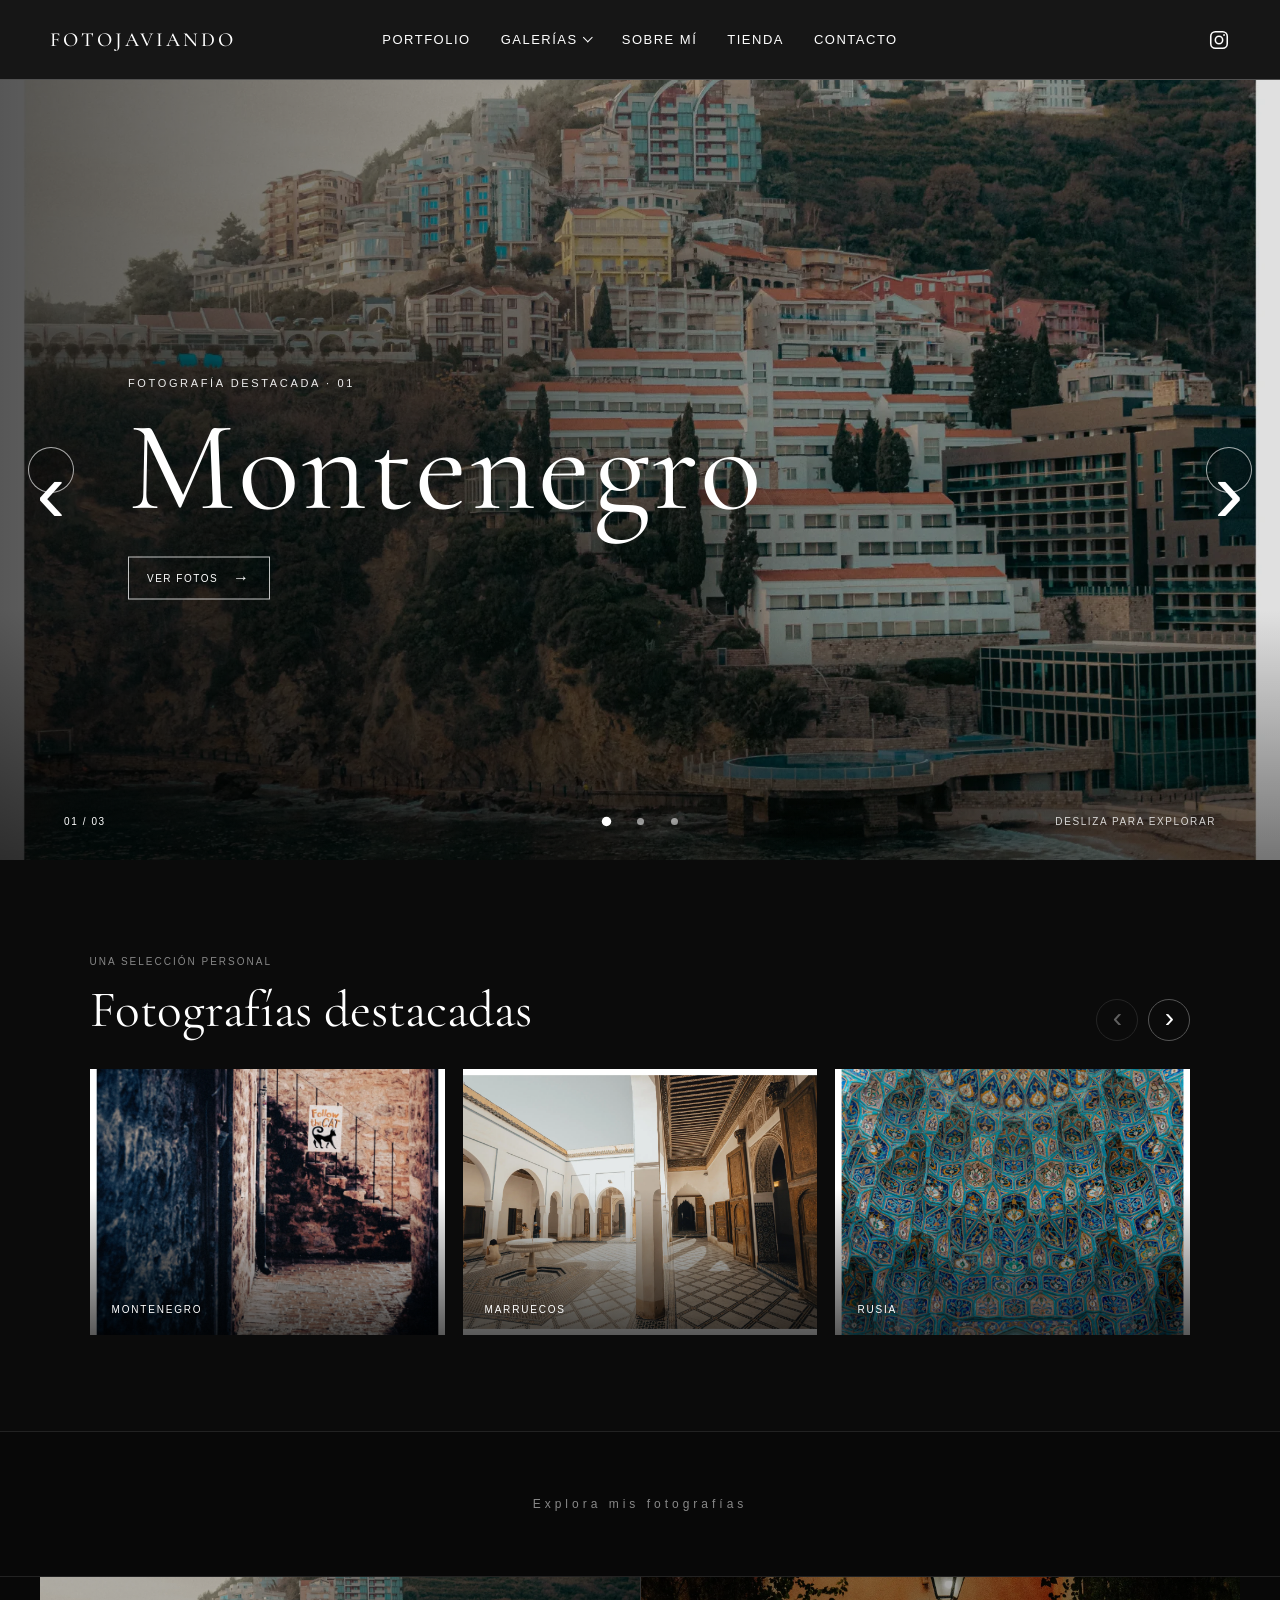
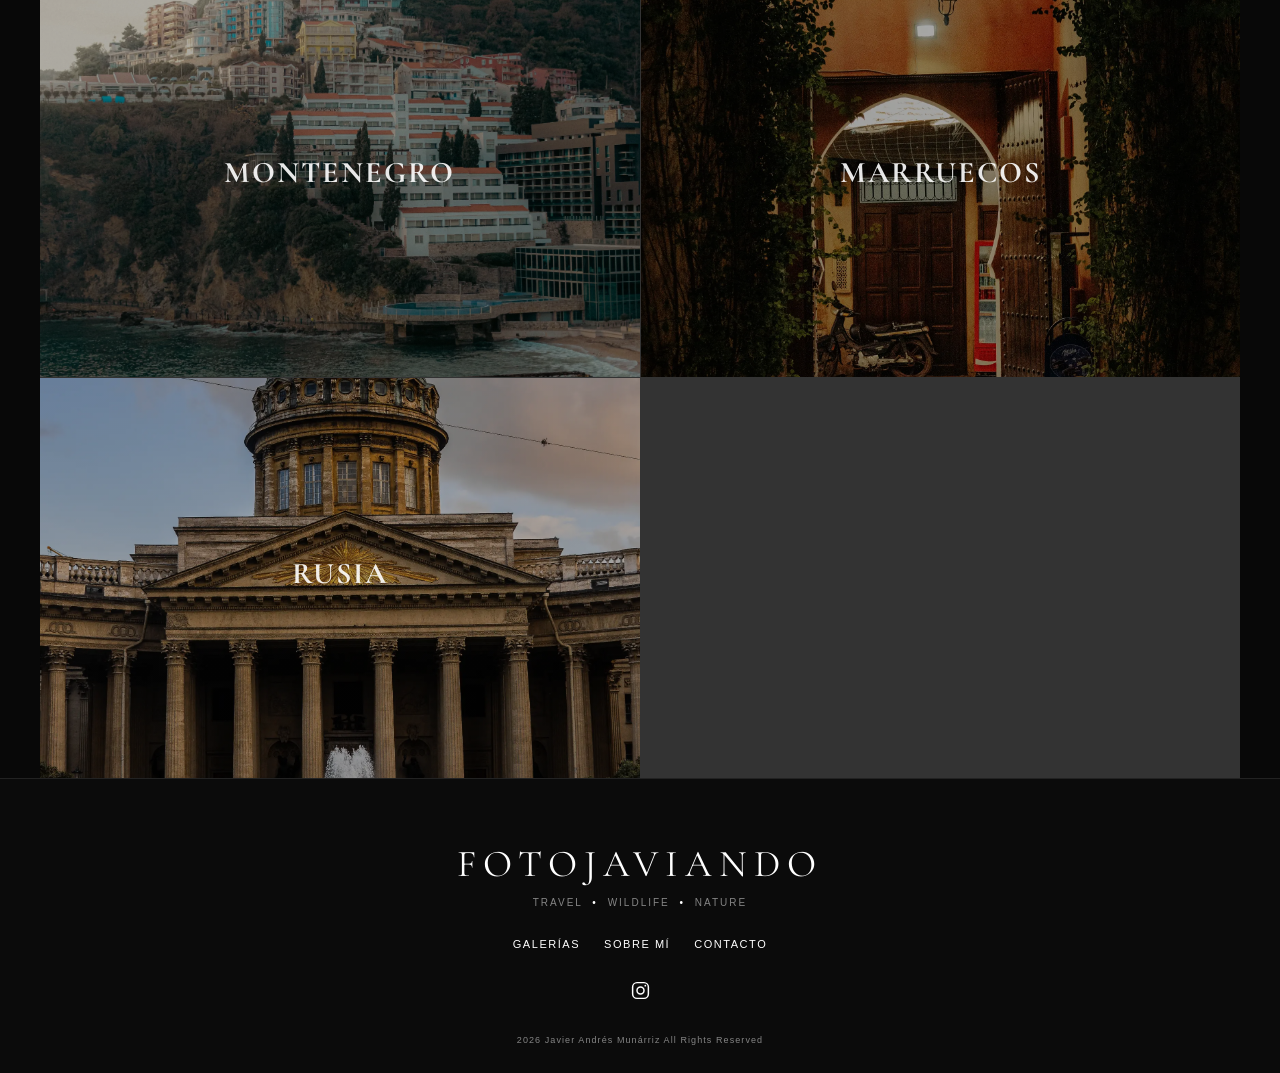
==== commit 3aa35a64: "update2" ====
--- a/index.html
+++ b/index.html
@@ -10,7 +10,7 @@
     <link rel="stylesheet" href="style.css">
     <link rel="preconnect" href="https://fonts.googleapis.com">
 <link rel="preconnect" href="https://fonts.gstatic.com" crossorigin>
-<link href="https://fonts.googleapis.com/css2?family=Cormorant+Garamond:wght@400;500&display=swap" rel="stylesheet">
+<link href="https://fonts.googleapis.com/css2?family=Cormorant+Garamond:wght@400;500;700&display=swap" rel="stylesheet">
 </head>
 
 <body>
@@ -20,7 +20,13 @@
 
     <nav>
         <a href="index.html">PORTFOLIO</a>
-        <a href="galerias.html">GALERÍAS</a>
+        <details class="nav-dropdown">
+            <summary>GALERÍAS</summary>
+            <div class="nav-dropdown-menu">
+                <a href="#countries">VIAJES</a>
+                <a href="fauna.html">FAUNA</a>
+            </div>
+        </details>
         <a href="sobre-mi.html">SOBRE MÍ</a>
         <a href="tienda.html">TIENDA</a>
         <a href="contacto.html">CONTACTO</a>
@@ -81,6 +87,45 @@
             </div>
         </section>
 
+        <section class="photo-selection" aria-labelledby="photo-selection-title">
+            <div class="photo-selection-heading">
+                <div>
+                    <p class="photo-selection-kicker">UNA SELECCIÓN PERSONAL</p>
+                    <h2 id="photo-selection-title">Fotografías destacadas</h2>
+                </div>
+                <div class="photo-selection-controls">
+                    <button class="photo-selection-prev" type="button" aria-label="Fotos anteriores" aria-controls="photo-selection-track">‹</button>
+                    <button class="photo-selection-next" type="button" aria-label="Fotos siguientes" aria-controls="photo-selection-track">›</button>
+                </div>
+            </div>
+            <div class="photo-selection-track" id="photo-selection-track" tabindex="0" aria-label="Selección de fotografías">
+                <a class="photo-selection-card" href="montenegro/montenegro.html">
+                    <img src="montenegro/mn3.webp" alt="Fotografía de Montenegro" loading="lazy">
+                    <span>MONTENEGRO</span>
+                </a>
+                <a class="photo-selection-card" href="marruecos/marruecos.html">
+                    <img src="marruecos/marruecos8.webp" alt="Fotografía de Marruecos" loading="lazy">
+                    <span>MARRUECOS</span>
+                </a>
+                <a class="photo-selection-card" href="rusia/rusia.html">
+                    <img src="rusia/rusia20.webp" alt="Fotografía de Rusia" loading="lazy">
+                    <span>RUSIA</span>
+                </a>
+                <a class="photo-selection-card" href="montenegro/montenegro.html">
+                    <img src="montenegro/al4.webp" alt="Fotografía de Montenegro" loading="lazy">
+                    <span>MONTENEGRO</span>
+                </a>
+                <a class="photo-selection-card" href="marruecos/marruecos.html">
+                    <img src="marruecos/marruecos19.webp" alt="Fotografía de Marruecos" loading="lazy">
+                    <span>MARRUECOS</span>
+                </a>
+                <a class="photo-selection-card" href="rusia/rusia.html">
+                    <img src="rusia/rusia35.webp" alt="Fotografía de Rusia" loading="lazy">
+                    <span>RUSIA</span>
+                </a>
+            </div>
+        </section>
+
         <section class="intro">
             <p>Explora mis fotografías</p>
         </section>
@@ -109,10 +154,27 @@
     </main>
 
 
-    <footer>
-        <p>© 2026 FotoJaviando</p>
+    <footer class="site-footer">
+        <a class="footer-brand" href="index.html">FOTOJAVIANDO</a>
+        <p class="footer-tagline">TRAVEL <span>•</span> WILDLIFE <span>•</span> NATURE</p>
+        <nav class="footer-navigation" aria-label="Enlaces del pie de página">
+            <div class="footer-gallery-links">
+                <a href="index.html#countries">GALERÍAS</a>
+                <a href="sobre-mi.html">SOBRE MÍ</a>
+                <a href="contacto.html">CONTACTO</a>
+            </div>
+        </nav>
+        <a class="footer-instagram" href="https://www.instagram.com/fotojaviando/" target="_blank" rel="noopener noreferrer" aria-label="Visita FotoJaviando en Instagram">
+            <svg viewBox="0 0 24 24" aria-hidden="true">
+                <rect x="3" y="3" width="18" height="18" rx="5"></rect>
+                <circle cx="12" cy="12" r="4"></circle>
+                <circle class="instagram-dot" cx="17.5" cy="6.5" r="1"></circle>
+            </svg>
+        </a>
+        <p class="footer-copyright">2026 Javier Andrés Munárriz All Rights Reserved</p>
     </footer>
 
     <script src="featured.js"></script>
+    <script src="photo-carousel.js"></script>
 </body>
 </html>
--- a/style.css
+++ b/style.css
@@ -44,7 +44,7 @@
     color: #888888;
 
     font-family: Arial, Helvetica, sans-serif;
-    font-size: 12px;
+    font-size: clamp(18px, 2vw, 24px);
     letter-spacing: 7px;
 }
 
@@ -78,7 +78,7 @@
     margin-bottom: 16px;
     color: #a0a0a0;
     font-size: clamp(12px, 1.2vw, 14px);
-    font-weight: 500;
+    font-weight: 700;
     letter-spacing: 0.3em;
     text-decoration: underline;
     text-decoration-color: #ffffff;
@@ -274,7 +274,7 @@
     background: rgba(0, 0, 0, 0.18);
     color: #ffffff;
     cursor: pointer;
-    font-size: 30px;
+    font-size: clamp(56px, 7vw, 88px);
     font-weight: 200;
     line-height: 1;
     transition: background 200ms ease;
@@ -346,6 +346,117 @@
     background: #ffffff;
 }
 
+.photo-selection {
+    padding: clamp(54px, 8vw, 96px) clamp(22px, 7vw, 100px);
+    background: #0b0b0b;
+}
+
+.photo-selection-heading {
+    display: flex;
+    align-items: end;
+    justify-content: space-between;
+    gap: 24px;
+    max-width: 1440px;
+    margin: 0 auto 28px;
+}
+
+.photo-selection-kicker {
+    margin: 0 0 12px;
+    color: #888888;
+    font-size: 10px;
+    letter-spacing: 0.2em;
+}
+
+.photo-selection-heading h2 {
+    margin: 0;
+    font-family: "Cormorant Garamond", Georgia, serif;
+    font-size: clamp(32px, 4vw, 52px);
+    font-weight: 400;
+}
+
+.photo-selection-controls {
+    display: flex;
+    gap: 10px;
+}
+
+.photo-selection-controls button {
+    display: grid;
+    width: 42px;
+    height: 42px;
+    padding: 0 0 4px;
+    place-items: center;
+    border: 1px solid #555555;
+    border-radius: 50%;
+    background: transparent;
+    color: #ffffff;
+    cursor: pointer;
+    font-size: 28px;
+    line-height: 1;
+    transition: background 200ms ease, opacity 200ms ease;
+}
+
+.photo-selection-controls button:hover:not(:disabled) {
+    background: #252525;
+}
+
+.photo-selection-controls button:disabled {
+    cursor: default;
+    opacity: 0.35;
+}
+
+.photo-selection-track {
+    display: flex;
+    gap: 18px;
+    max-width: 1440px;
+    margin: 0 auto;
+    overflow-x: auto;
+    overscroll-behavior-x: contain;
+    scroll-behavior: smooth;
+    scroll-snap-type: x mandatory;
+    scrollbar-width: none;
+}
+
+.photo-selection-track::-webkit-scrollbar {
+    display: none;
+}
+
+.photo-selection-card {
+    position: relative;
+    flex: 0 0 calc((100% - 36px) / 3);
+    aspect-ratio: 4 / 3;
+    overflow: hidden;
+    background: #171717;
+    scroll-snap-align: start;
+}
+
+.photo-selection-card::after {
+    position: absolute;
+    inset: 45% 0 0;
+    background: linear-gradient(transparent, rgba(0, 0, 0, 0.65));
+    content: "";
+}
+
+.photo-selection-card img {
+    display: block;
+    width: 100%;
+    height: 100%;
+    object-fit: cover;
+    transition: transform 450ms ease;
+}
+
+.photo-selection-card:hover img {
+    transform: scale(1.04);
+}
+
+.photo-selection-card span {
+    position: absolute;
+    z-index: 1;
+    bottom: 20px;
+    left: 22px;
+    font-size: 10px;
+    letter-spacing: 0.18em;
+}
+
 @media (max-width: 700px) {
     .home-main {
         padding-top: 0;
@@ -411,6 +522,40 @@
     .featured-dots {
         gap: 4px;
     }
+
+    .photo-selection {
+        padding: 52px 20px;
+    }
+
+    .photo-selection-heading {
+        align-items: center;
+        margin-bottom: 20px;
+    }
+
+    .photo-selection-controls {
+        gap: 6px;
+    }
+
+    .photo-selection-controls button {
+        width: 36px;
+        height: 36px;
+    }
+
+    .photo-selection-track {
+        gap: 12px;
+        margin-right: -20px;
+        padding-right: 20px;
+    }
+
+    .photo-selection-card {
+        flex-basis: 82%;
+        aspect-ratio: 5 / 4;
+    }
+
+    .photo-selection-card span {
+        bottom: 16px;
+        left: 16px;
+    }
 }
 
 @media (prefers-reduced-motion: reduce) {
@@ -420,6 +565,12 @@
     .featured-dots button::after {
         transition: none;
     }
+
+    .photo-selection-track,
+    .photo-selection-card img {
+        scroll-behavior: auto;
+        transition: none;
+    }
 }
 
 
@@ -428,6 +579,7 @@
 .countries {
     width: 100%;
     max-width: 1200px;
+    scroll-margin-top: 90px;
 
     margin: 0 auto;
 
@@ -466,13 +618,13 @@
 .country h2 {
     margin: 0 0 10px;
 
-    color: #ffffff;
-
-    font-family: Arial, Helvetica, sans-serif;
+    color: rgba(255, 255, 255, 0.9);
+
+    font-family: "Cormorant Garamond", Georgia, serif;
 
     font-size: 30px;
 
-    font-weight: 400;
+    font-weight: 700;
 
     letter-spacing: 2px;
 
@@ -509,16 +661,130 @@
 
 /* FOOTER */
 
-footer {
-    padding: 70px 20px;
-
+.site-footer {
+    display: flex;
+    flex-direction: column;
+    align-items: center;
+    gap: 22px;
+    padding: 62px 24px 28px;
+    border-top: 1px solid #222222;
+    background: #0b0b0b;
     text-align: center;
-
-    color: #555555;
-
+}
+
+.footer-brand {
+    font-family: "Cormorant Garamond", Georgia, serif;
+    font-size: clamp(27px, 4vw, 38px);
+    letter-spacing: 0.18em;
+}
+
+.footer-tagline,
+.footer-copyright {
+    margin: 0;
+    color: #858585;
     font-size: 10px;
-
-    letter-spacing: 3px;
+    letter-spacing: 0.2em;
+}
+
+.footer-tagline {
+    margin-top: -12px;
+}
+
+.footer-tagline span {
+    padding: 0 5px;
+    color: #ffffff;
+}
+
+.footer-navigation {
+    display: flex;
+    flex-direction: column;
+    align-items: center;
+    gap: 18px;
+    margin: 8px 0;
+}
+
+.footer-gallery-links {
+    display: flex;
+    flex-wrap: wrap;
+    justify-content: center;
+    gap: 12px 24px;
+}
+
+.footer-gallery-links a {
+    font-size: 11px;
+    letter-spacing: 0.14em;
+    transition: opacity 0.2s ease;
+}
+
+.footer-gallery-links a:hover,
+.footer-instagram:hover,
+.footer-brand:hover {
+    opacity: 0.65;
+}
+
+.footer-instagram {
+    display: flex;
+    align-items: center;
+    justify-content: center;
+}
+
+.footer-instagram svg {
+    display: block;
+    width: 21px;
+    height: 21px;
+    fill: none;
+    stroke: currentColor;
+    stroke-width: 1.7;
+}
+
+.footer-instagram .instagram-dot {
+    fill: currentColor;
+    stroke: none;
+}
+
+.footer-copyright {
+    margin-top: 12px;
+    font-size: 9px;
+    letter-spacing: 0.12em;
+}
+
+.contacto-page {
+    display: grid;
+    min-height: 55vh;
+    place-items: center;
+    padding: 80px 24px;
+    text-align: center;
+}
+
+.contacto-content {
+    max-width: 560px;
+}
+
+.contacto-content > p:first-child {
+    color: #999999;
+    font-size: 11px;
+    letter-spacing: 0.2em;
+}
+
+.contacto-content h1 {
+    margin: 18px 0;
+    font-size: clamp(42px, 8vw, 72px);
+    letter-spacing: 0.12em;
+}
+
+.contacto-content > p:last-of-type {
+    color: #b5b5b5;
+    font-size: 15px;
+    line-height: 1.8;
+}
+
+.contacto-instagram {
+    display: inline-block;
+    margin-top: 24px;
+    padding-bottom: 7px;
+    border-bottom: 1px solid #ffffff;
+    font-size: 11px;
+    letter-spacing: 0.16em;
 }
 
 
@@ -555,7 +821,7 @@
     }
 
     .country h2 {
-        font-size: 22px;
+        font-size: clamp(38px, 10vw, 52px);
         letter-spacing: 5px;
     }
 }
@@ -751,8 +1017,9 @@
 .logo {
     color: white;
     text-decoration: none;
+    font-family: "Cormorant Garamond", Georgia, serif;
     font-size: 20px;
-    font-weight: 600;
+    font-weight: 500;
     letter-spacing: 3px;
 }
 
@@ -770,6 +1037,66 @@
     font-size: 13px;
     letter-spacing: 1.5px;
     transition: opacity 0.3s ease;
+}
+
+.nav-dropdown {
+    position: relative;
+}
+
+.nav-dropdown summary {
+    color: #ffffff;
+    cursor: pointer;
+    font-size: 13px;
+    letter-spacing: 1.5px;
+    list-style: none;
+}
+
+.nav-dropdown summary::-webkit-details-marker {
+    display: none;
+}
+
+.nav-dropdown summary::after {
+    display: inline-block;
+    width: 6px;
+    height: 6px;
+    margin: 0 0 3px 7px;
+    transform: rotate(45deg);
+    border-right: 1px solid currentColor;
+    border-bottom: 1px solid currentColor;
+    content: "";
+}
+
+.nav-dropdown-menu {
+    position: absolute;
+    top: 100%;
+    left: 50%;
+    display: none;
+    min-width: 150px;
+    padding: 8px 0;
+    transform: translateX(-50%);
+    border: 1px solid #333333;
+    background: rgba(20, 20, 20, 0.98);
+}
+
+.nav-dropdown:hover .nav-dropdown-menu,
+.nav-dropdown:focus-within .nav-dropdown-menu,
+.nav-dropdown[open] .nav-dropdown-menu {
+    display: flex;
+    flex-direction: column;
+}
+
+.nav-dropdown-menu a {
+    display: block;
+    padding: 12px 18px;
+    color: #ffffff;
+    font-size: 11px;
+    letter-spacing: 1.5px;
+    text-decoration: none;
+}
+
+.nav-dropdown-menu a:hover,
+.nav-dropdown-menu a:focus-visible {
+    background: #333333;
 }
 
 .navbar nav a:hover {
@@ -856,8 +1183,8 @@
         height: auto;
         flex-direction: column;
         justify-content: center;
-        gap: 12px;
-        padding: 14px 16px;
+        gap: 10px;
+        padding: 12px 10px;
     }
 
     .logo {
@@ -868,15 +1195,31 @@
     .navbar nav {
         position: static;
         transform: none;
-        flex-wrap: wrap;
+        flex-wrap: nowrap;
         justify-content: center;
-        gap: 8px 14px;
+        gap: clamp(8px, 3vw, 14px);
         margin-left: 0;
+        white-space: nowrap;
     }
 
     .navbar nav a {
+        font-size: clamp(8px, 2.4vw, 10px);
+        letter-spacing: 0.5px;
+    }
+
+    .nav-dropdown summary {
+        font-size: clamp(8px, 2.4vw, 10px);
+        letter-spacing: 0.5px;
+    }
+
+    .nav-dropdown-menu {
+        left: 0;
+        transform: none;
+    }
+
+    .nav-dropdown-menu a {
+        padding: 12px 16px;
         font-size: 10px;
-        letter-spacing: 1px;
     }
 
     .instagram-link {
@@ -1100,3 +1443,59 @@
         transition: none;
     }
 }
+
+/* FAUNA */
+
+.fauna-page {
+    min-height: 100vh;
+    padding: 180px 24px 80px;
+}
+
+.fauna-intro {
+    max-width: 760px;
+    margin: 0 auto;
+    text-align: center;
+}
+
+.fauna-intro .fauna-eyebrow {
+    margin: 0 0 18px;
+    color: #a0a0a0;
+    font-size: 11px;
+    letter-spacing: 0.24em;
+}
+
+.fauna-intro h1 {
+    font-size: clamp(52px, 8vw, 92px);
+    letter-spacing: 0.04em;
+}
+
+.fauna-intro > p:last-of-type {
+    margin: 24px auto 30px;
+    color: #b8b8b8;
+    font-size: 16px;
+    line-height: 1.8;
+}
+
+.fauna-contacto {
+    display: inline-block;
+    padding: 14px 20px;
+    border: 1px solid #777777;
+    font-size: 10px;
+    letter-spacing: 0.14em;
+    text-decoration: none;
+}
+
+.fauna-contacto:hover {
+    background: #ffffff;
+    color: #080808;
+}
+
+@media (max-width: 700px) {
+    .fauna-page {
+        padding: 60px 20px;
+    }
+
+    .fauna-intro > p:last-of-type {
+        font-size: 14px;
+    }
+}
